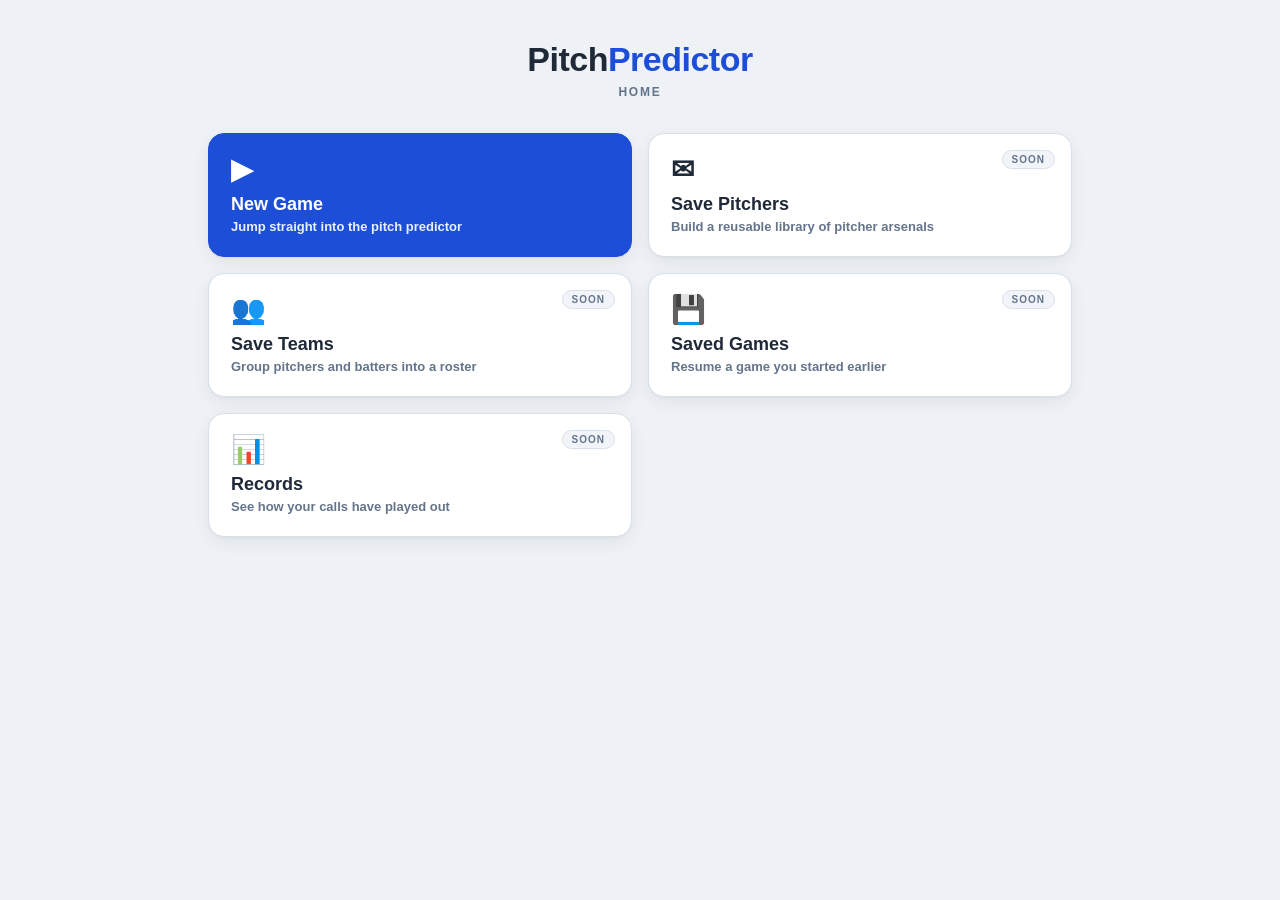
==== home.html @ ca9b5b2c "Add a home screen with New Game, Save Pitchers, Save Teams, Saved Games, and Records New Game links " ====
<!DOCTYPE html>
<html lang="en">
<head>
<meta charset="utf-8">
<meta name="viewport" content="width=device-width, initial-scale=1, maximum-scale=1, user-scalable=no, viewport-fit=cover">
<meta name="apple-mobile-web-app-capable" content="yes">
<meta name="apple-mobile-web-app-status-bar-style" content="default">
<meta name="theme-color" content="#eef2f6">
<title>Pitch Predictor</title>
<style>
  :root {
    --bg: #eef2f6;
    --panel: #ffffff;
    --panel-2: #f1f5f9;
    --line: #d8e0ea;
    --ink: #1f2937;
    --dim: #64748b;
    --accent: #1d4ed8;
    --accent-ink: #ffffff;
    --accent-soft: #eaf0ff;
    --radius: 16px;
    --shadow: 0 1px 2px rgba(15,23,42,.04), 0 6px 18px rgba(15,23,42,.06);
  }
  * { box-sizing: border-box; -webkit-tap-highlight-color: transparent; }
  html, body {
    margin: 0; padding: 0; background: var(--bg); color: var(--ink);
    font-family: ui-rounded, "SF Pro Rounded", -apple-system, BlinkMacSystemFont, "Segoe UI", sans-serif;
    font-weight: 600;
    overscroll-behavior: none;
  }
  body { padding: env(safe-area-inset-top) env(safe-area-inset-right) env(safe-area-inset-bottom) env(safe-area-inset-left); }

  .wrap { max-width: 900px; margin: 0 auto; padding: 40px 18px 26px; }

  header.bar { text-align: center; margin-bottom: 34px; }
  .logo { font-size: 34px; font-weight: 800; letter-spacing: -0.5px; color: var(--ink); }
  .logo b { color: var(--accent); }
  .subtitle { color: var(--dim); font-size: 12px; letter-spacing: 1.8px; text-transform: uppercase; font-weight: 700; margin-top: 6px; }

  .tile-grid { display: grid; grid-template-columns: repeat(2, 1fr); gap: 16px; }
  @media (max-width: 640px) { .tile-grid { grid-template-columns: 1fr; } }

  .tile {
    display: block; text-align: left; text-decoration: none; color: inherit;
    background: var(--panel); border: 1px solid var(--line); border-radius: var(--radius);
    padding: 22px; box-shadow: var(--shadow); cursor: pointer;
    font: inherit; width: 100%;
    transition: border-color .14s, transform .06s, box-shadow .14s;
    position: relative;
  }
  .tile:hover { border-color: #b8c5d6; }
  .tile:active { transform: scale(.98); }
  .tile.primary { background: var(--accent); border-color: var(--accent); color: var(--accent-ink); }
  .tile .icon { font-size: 28px; line-height: 1; margin-bottom: 10px; display: block; }
  .tile .name { font-size: 18px; font-weight: 800; display: block; }
  .tile .desc { font-size: 13px; font-weight: 600; color: var(--dim); margin-top: 4px; display: block; }
  .tile.primary .desc { color: var(--accent-soft); }
  .tile .soon {
    position: absolute; top: 16px; right: 16px; font-size: 10px; letter-spacing: 1px; text-transform: uppercase;
    font-weight: 800; color: var(--dim); background: var(--panel-2); border: 1px solid var(--line);
    border-radius: 999px; padding: 3px 9px;
  }

  .status { margin-top: 18px; text-align: center; font-size: 13px; font-weight: 700; color: var(--dim); min-height: 20px; }
</style>
</head>
<body>
<div class="wrap">

  <header class="bar">
    <div class="logo">Pitch<b>Predictor</b></div>
    <div class="subtitle">Home</div>
  </header>

  <div class="tile-grid">
    <a class="tile primary" href="index.html">
      <span class="icon">&#9654;</span>
      <span class="name">New Game</span>
      <span class="desc">Jump straight into the pitch predictor</span>
    </a>

    <button class="tile" data-soon="Save Pitchers will let you keep a library of pitcher arsenals to load into a game without re-entering their averages.">
      <span class="soon">Soon</span>
      <span class="icon">&#9993;</span>
      <span class="name">Save Pitchers</span>
      <span class="desc">Build a reusable library of pitcher arsenals</span>
    </button>

    <button class="tile" data-soon="Save Teams will let you group pitchers and batters into a team roster you can load all at once.">
      <span class="soon">Soon</span>
      <span class="icon">&#128101;</span>
      <span class="name">Save Teams</span>
      <span class="desc">Group pitchers and batters into a roster</span>
    </button>

    <button class="tile" data-soon="Saved Games will let you pick up an in-progress or past game where you left off, instead of only remembering the last one.">
      <span class="soon">Soon</span>
      <span class="icon">&#128190;</span>
      <span class="name">Saved Games</span>
      <span class="desc">Resume a game you started earlier</span>
    </button>

    <button class="tile" data-soon="Records will track outcomes over time - results by pitch type, count, and matchup.">
      <span class="soon">Soon</span>
      <span class="icon">&#128202;</span>
      <span class="name">Records</span>
      <span class="desc">See how your calls have played out</span>
    </button>
  </div>

  <div class="status" id="status"></div>

</div>
<script>
"use strict";
const statusEl = document.getElementById("status");
document.querySelectorAll(".tile[data-soon]").forEach(btn => {
  btn.addEventListener("click", () => { statusEl.textContent = btn.dataset.soon; });
});
</script>
</body>
</html>
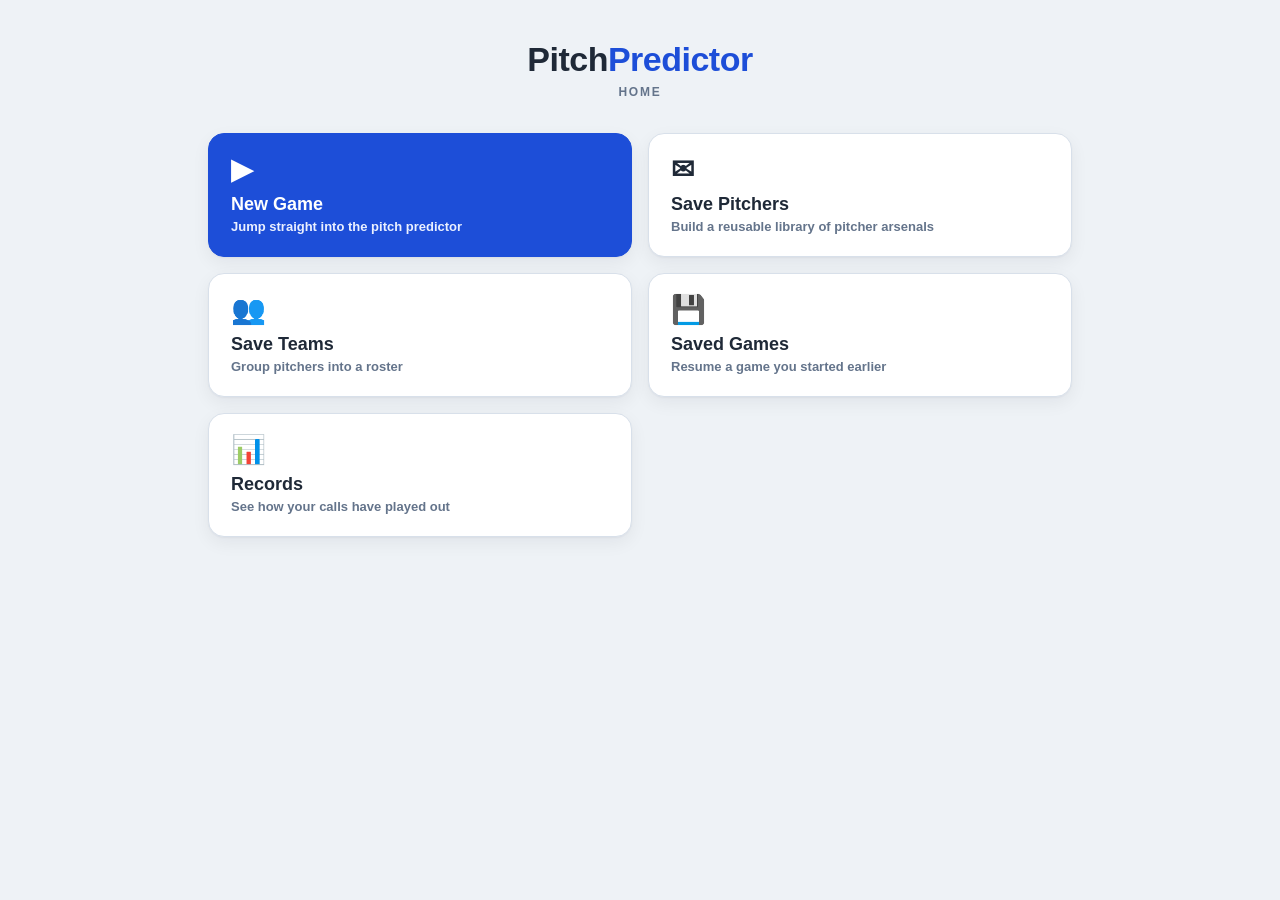
==== commit 89bc3e23: "Build out Save Pitchers, Save Teams, Saved Games, and Records as standalone pages Each is fully self" ====
--- a/home.html
+++ b/home.html
@@ -7,32 +7,10 @@
 <meta name="apple-mobile-web-app-status-bar-style" content="default">
 <meta name="theme-color" content="#eef2f6">
 <title>Pitch Predictor</title>
+<link rel="stylesheet" href="lib.css">
 <style>
-  :root {
-    --bg: #eef2f6;
-    --panel: #ffffff;
-    --panel-2: #f1f5f9;
-    --line: #d8e0ea;
-    --ink: #1f2937;
-    --dim: #64748b;
-    --accent: #1d4ed8;
-    --accent-ink: #ffffff;
-    --accent-soft: #eaf0ff;
-    --radius: 16px;
-    --shadow: 0 1px 2px rgba(15,23,42,.04), 0 6px 18px rgba(15,23,42,.06);
-  }
-  * { box-sizing: border-box; -webkit-tap-highlight-color: transparent; }
-  html, body {
-    margin: 0; padding: 0; background: var(--bg); color: var(--ink);
-    font-family: ui-rounded, "SF Pro Rounded", -apple-system, BlinkMacSystemFont, "Segoe UI", sans-serif;
-    font-weight: 600;
-    overscroll-behavior: none;
-  }
-  body { padding: env(safe-area-inset-top) env(safe-area-inset-right) env(safe-area-inset-bottom) env(safe-area-inset-left); }
-
-  .wrap { max-width: 900px; margin: 0 auto; padding: 40px 18px 26px; }
-
-  header.bar { text-align: center; margin-bottom: 34px; }
+  .wrap { padding-top: 40px; }
+  header.bar { display: block; text-align: center; margin-bottom: 34px; }
   .logo { font-size: 34px; font-weight: 800; letter-spacing: -0.5px; color: var(--ink); }
   .logo b { color: var(--accent); }
   .subtitle { color: var(--dim); font-size: 12px; letter-spacing: 1.8px; text-transform: uppercase; font-weight: 700; margin-top: 6px; }
@@ -46,7 +24,6 @@
     padding: 22px; box-shadow: var(--shadow); cursor: pointer;
     font: inherit; width: 100%;
     transition: border-color .14s, transform .06s, box-shadow .14s;
-    position: relative;
   }
   .tile:hover { border-color: #b8c5d6; }
   .tile:active { transform: scale(.98); }
@@ -55,13 +32,6 @@
   .tile .name { font-size: 18px; font-weight: 800; display: block; }
   .tile .desc { font-size: 13px; font-weight: 600; color: var(--dim); margin-top: 4px; display: block; }
   .tile.primary .desc { color: var(--accent-soft); }
-  .tile .soon {
-    position: absolute; top: 16px; right: 16px; font-size: 10px; letter-spacing: 1px; text-transform: uppercase;
-    font-weight: 800; color: var(--dim); background: var(--panel-2); border: 1px solid var(--line);
-    border-radius: 999px; padding: 3px 9px;
-  }
-
-  .status { margin-top: 18px; text-align: center; font-size: 13px; font-weight: 700; color: var(--dim); min-height: 20px; }
 </style>
 </head>
 <body>
@@ -79,44 +49,31 @@
       <span class="desc">Jump straight into the pitch predictor</span>
     </a>
 
-    <button class="tile" data-soon="Save Pitchers will let you keep a library of pitcher arsenals to load into a game without re-entering their averages.">
-      <span class="soon">Soon</span>
+    <a class="tile" href="pitchers.html">
       <span class="icon">&#9993;</span>
       <span class="name">Save Pitchers</span>
       <span class="desc">Build a reusable library of pitcher arsenals</span>
-    </button>
+    </a>
 
-    <button class="tile" data-soon="Save Teams will let you group pitchers and batters into a team roster you can load all at once.">
-      <span class="soon">Soon</span>
+    <a class="tile" href="teams.html">
       <span class="icon">&#128101;</span>
       <span class="name">Save Teams</span>
-      <span class="desc">Group pitchers and batters into a roster</span>
-    </button>
+      <span class="desc">Group pitchers into a roster</span>
+    </a>
 
-    <button class="tile" data-soon="Saved Games will let you pick up an in-progress or past game where you left off, instead of only remembering the last one.">
-      <span class="soon">Soon</span>
+    <a class="tile" href="games.html">
       <span class="icon">&#128190;</span>
       <span class="name">Saved Games</span>
       <span class="desc">Resume a game you started earlier</span>
-    </button>
+    </a>
 
-    <button class="tile" data-soon="Records will track outcomes over time - results by pitch type, count, and matchup.">
-      <span class="soon">Soon</span>
+    <a class="tile" href="records.html">
       <span class="icon">&#128202;</span>
       <span class="name">Records</span>
       <span class="desc">See how your calls have played out</span>
-    </button>
+    </a>
   </div>
 
-  <div class="status" id="status"></div>
-
 </div>
-<script>
-"use strict";
-const statusEl = document.getElementById("status");
-document.querySelectorAll(".tile[data-soon]").forEach(btn => {
-  btn.addEventListener("click", () => { statusEl.textContent = btn.dataset.soon; });
-});
-</script>
 </body>
 </html>
--- a/lib.css
+++ b/lib.css
@@ -0,0 +1,88 @@
+:root {
+  --bg: #eef2f6;
+  --panel: #ffffff;
+  --panel-2: #f1f5f9;
+  --line: #d8e0ea;
+  --ink: #1f2937;
+  --dim: #64748b;
+  --accent: #1d4ed8;
+  --accent-ink: #ffffff;
+  --accent-soft: #eaf0ff;
+  --danger: #dc2626;
+  --good: #16a34a;
+  --radius: 16px;
+  --shadow: 0 1px 2px rgba(15,23,42,.04), 0 6px 18px rgba(15,23,42,.06);
+}
+* { box-sizing: border-box; -webkit-tap-highlight-color: transparent; }
+html, body {
+  margin: 0; padding: 0; background: var(--bg); color: var(--ink);
+  font-family: ui-rounded, "SF Pro Rounded", -apple-system, BlinkMacSystemFont, "Segoe UI", sans-serif;
+  font-weight: 600;
+  overscroll-behavior: none;
+}
+body { padding: env(safe-area-inset-top) env(safe-area-inset-right) env(safe-area-inset-bottom) env(safe-area-inset-left); }
+
+.wrap { max-width: 900px; margin: 0 auto; padding: 24px 18px 40px; }
+
+.bar { display: flex; align-items: center; gap: 14px; margin-bottom: 22px; }
+.back { color: var(--dim); text-decoration: none; font-weight: 800; font-size: 13px; display: flex; align-items: center; gap: 4px; }
+.back:hover { color: var(--accent); }
+.title { font-size: 24px; font-weight: 800; letter-spacing: -0.3px; color: var(--ink); margin-left: 4px; }
+.title b { color: var(--accent); }
+.bar-actions { margin-left: auto; display: flex; gap: 10px; }
+
+button, .btn {
+  font: inherit; color: var(--ink); background: var(--panel-2);
+  border: 1px solid var(--line); border-radius: 12px;
+  padding: 11px 16px; cursor: pointer; transition: background .14s, border-color .14s, transform .06s;
+  font-weight: 700; text-decoration: none; display: inline-flex; align-items: center; gap: 6px;
+}
+button:active, .btn:active { transform: scale(.97); }
+button:hover, .btn:hover { border-color: #b8c5d6; }
+.btn.primary { background: var(--accent); color: var(--accent-ink); border-color: var(--accent); }
+.btn.warn { color: var(--danger); border-color: #f3c9c5; background: #fdf2f2; }
+.btn.good { background: var(--good); color: #fff; border-color: var(--good); }
+.btn.ghost { background: transparent; }
+
+.panel { background: var(--panel); border: 1px solid var(--line); border-radius: var(--radius); padding: 16px; box-shadow: var(--shadow); }
+.panel + .panel { margin-top: 12px; }
+
+.hint { color: var(--dim); font-size: 12px; font-weight: 600; line-height: 1.6; }
+.hint b { color: var(--ink); }
+
+.empty { color: var(--dim); font-size: 13px; padding: 28px 20px; text-align: center; border: 1px dashed var(--line); border-radius: 12px; background: var(--panel-2); }
+
+.card { display: flex; align-items: center; gap: 12px; background: var(--panel); border: 1px solid var(--line); border-radius: var(--radius); padding: 14px 16px; box-shadow: var(--shadow); }
+.card + .card { margin-top: 10px; }
+.card .info { flex: 1; min-width: 0; }
+.card .name { font-size: 16px; font-weight: 800; color: var(--ink); }
+.card .meta { font-size: 12px; font-weight: 600; color: var(--dim); margin-top: 3px; }
+.card .actions { display: flex; gap: 8px; flex: 0 0 auto; }
+
+.field { margin-bottom: 14px; }
+.field > label { display: block; font-size: 10px; letter-spacing: 1.2px; text-transform: uppercase; color: var(--dim); font-weight: 800; margin-bottom: 6px; }
+input.text, textarea.text {
+  width: 100%; padding: 12px 14px; border: 1px solid var(--line); border-radius: 12px;
+  background: var(--panel-2); font: inherit; font-weight: 700; color: var(--ink);
+}
+input.text:focus, textarea.text:focus { outline: none; border-color: var(--accent); background: #fff; }
+
+.chip-pick { display: flex; flex-wrap: wrap; gap: 8px; }
+.chip-pick button { padding: 9px 14px; font-size: 13px; }
+.chip-pick button.on { background: var(--accent); color: var(--accent-ink); border-color: var(--accent); }
+
+table.recs { width: 100%; border-collapse: separate; border-spacing: 0 6px; }
+table.recs th { font-size: 10px; letter-spacing: 1px; color: var(--dim); text-transform: uppercase; text-align: left; font-weight: 800; padding: 0 10px 4px; }
+table.recs td { background: var(--panel-2); border-top: 1px solid var(--line); border-bottom: 1px solid var(--line); padding: 10px; font-size: 13px; font-weight: 700; }
+table.recs td:first-child { border-left: 1px solid var(--line); border-radius: 10px 0 0 10px; }
+table.recs td:last-child { border-right: 1px solid var(--line); border-radius: 0 10px 10px 0; }
+
+.stat-row { display: grid; grid-template-columns: repeat(auto-fit, minmax(120px, 1fr)); gap: 10px; margin-bottom: 16px; }
+.stat { background: var(--panel); border: 1px solid var(--line); border-radius: 12px; padding: 14px; text-align: center; box-shadow: var(--shadow); }
+.stat .num { font-size: 26px; font-weight: 800; color: var(--accent); line-height: 1; }
+.stat .lbl { font-size: 10px; letter-spacing: 1px; text-transform: uppercase; color: var(--dim); font-weight: 800; margin-top: 6px; }
+
+@media (max-width: 640px) {
+  .card { flex-wrap: wrap; }
+  .card .actions { width: 100%; }
+}
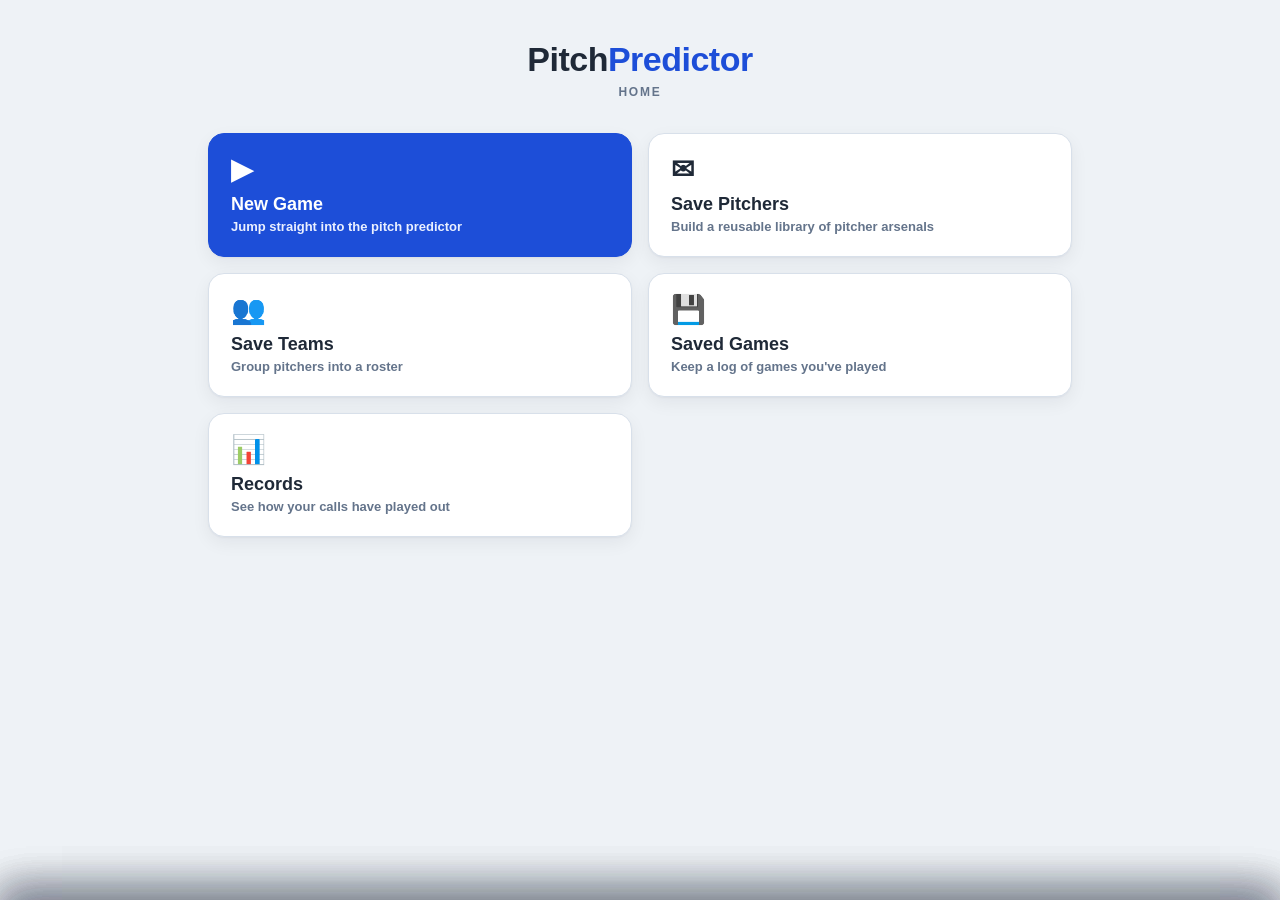
==== commit e586b2c6: "Fold Save Pitchers/Teams/Games/Records into home.html as slide-up layers Replaces the four separate " ====
--- a/home.html
+++ b/home.html
@@ -9,7 +9,7 @@
 <title>Pitch Predictor</title>
 <link rel="stylesheet" href="lib.css">
 <style>
-  .wrap { padding-top: 40px; }
+  .home-wrap { padding-top: 40px; }
   header.bar { display: block; text-align: center; margin-bottom: 34px; }
   .logo { font-size: 34px; font-weight: 800; letter-spacing: -0.5px; color: var(--ink); }
   .logo b { color: var(--accent); }
@@ -32,11 +32,54 @@
   .tile .name { font-size: 18px; font-weight: 800; display: block; }
   .tile .desc { font-size: 13px; font-weight: 600; color: var(--dim); margin-top: 4px; display: block; }
   .tile.primary .desc { color: var(--accent-soft); }
+
+  /* ---- slide-up sheets: layer on top of the home screen, no navigation ---- */
+  .sheet {
+    position: fixed; inset: 0; z-index: 40; background: var(--bg);
+    transform: translateY(100%); transition: transform .3s cubic-bezier(.16,1,.3,1);
+    overflow-y: auto; box-shadow: 0 -12px 40px rgba(15,23,42,.18);
+    -webkit-overflow-scrolling: touch;
+  }
+  .sheet.open { transform: translateY(0); }
+  .sheet-bar {
+    display: flex; align-items: center; gap: 12px; padding: 16px 18px;
+    position: sticky; top: 0; background: var(--bg); border-bottom: 1px solid var(--line); z-index: 2;
+  }
+  .sheet-bar .back {
+    background: var(--panel-2); border: 1px solid var(--line); border-radius: 999px;
+    padding: 8px 14px; font-size: 13px; font-weight: 800; color: var(--dim); cursor: pointer;
+  }
+  .sheet-bar .back:hover { color: var(--accent); border-color: var(--accent); }
+  .sheet-title { font-size: 17px; font-weight: 800; color: var(--ink); }
+  .sheet-body { padding: 18px; max-width: 900px; margin: 0 auto 40px; }
+
+  .avg-table { width: 100%; border-collapse: separate; border-spacing: 0 6px; margin-top: 4px; }
+  .avg-table th { font-size: 10px; letter-spacing: 1px; color: var(--dim); text-transform: uppercase; text-align: center; font-weight: 800; padding-bottom: 4px; }
+  .avg-table th:first-child { text-align: left; padding-left: 10px; }
+  .avg-table td { background: var(--panel-2); border-top: 1px solid var(--line); border-bottom: 1px solid var(--line); text-align: center; padding: 0; }
+  .avg-table td:first-child { border-left: 1px solid var(--line); border-radius: 10px 0 0 10px; text-align: left; padding-left: 12px; font-size: 13px; font-weight: 700; }
+  .avg-table td:last-child { border-right: 1px solid var(--line); border-radius: 0 10px 10px 0; }
+  .avg-table input { width: 100%; background: none; border: none; color: var(--ink); font: inherit; text-align: center; padding: 10px 4px; font-size: 14px; font-weight: 700; }
+  .avg-table input:focus { outline: none; background: var(--accent-soft); }
+  .avg-table input::placeholder { color: #b8c5d6; }
+  .num-row { display: grid; grid-template-columns: 1fr 1fr; gap: 12px; }
+  textarea.text { min-height: 70px; resize: vertical; font-family: inherit; }
+
+  .result-tag { font-size: 10px; letter-spacing: .5px; text-transform: uppercase; font-weight: 800;
+    padding: 3px 8px; border-radius: 999px; display: inline-block; }
+  .result-tag.strike, .result-tag.whiff { background: #fff1f2; color: var(--danger); }
+  .result-tag.ball { background: var(--accent-soft); color: var(--accent); }
+  .result-tag.foul { background: #fffbeb; color: #b45309; }
+  .result-tag.out { background: #fef2f2; color: #7f1d1d; }
+  .result-tag.hit, .result-tag.win { background: #ecfdf5; color: var(--good); }
+  .result-tag.loss { background: #fff1f2; color: var(--danger); }
+  .result-tag.progress { background: var(--accent-soft); color: var(--accent); }
 </style>
 </head>
 <body>
-<div class="wrap">
-
+
+<!-- ============ HOME ============ -->
+<div class="wrap home-wrap" id="homeView">
   <header class="bar">
     <div class="logo">Pitch<b>Predictor</b></div>
     <div class="subtitle">Home</div>
@@ -49,31 +92,683 @@
       <span class="desc">Jump straight into the pitch predictor</span>
     </a>
 
-    <a class="tile" href="pitchers.html">
+    <button class="tile" data-open="sheetPitchers">
       <span class="icon">&#9993;</span>
       <span class="name">Save Pitchers</span>
       <span class="desc">Build a reusable library of pitcher arsenals</span>
-    </a>
-
-    <a class="tile" href="teams.html">
+    </button>
+
+    <button class="tile" data-open="sheetTeams">
       <span class="icon">&#128101;</span>
       <span class="name">Save Teams</span>
       <span class="desc">Group pitchers into a roster</span>
-    </a>
-
-    <a class="tile" href="games.html">
+    </button>
+
+    <button class="tile" data-open="sheetGames">
       <span class="icon">&#128190;</span>
       <span class="name">Saved Games</span>
-      <span class="desc">Resume a game you started earlier</span>
-    </a>
-
-    <a class="tile" href="records.html">
+      <span class="desc">Keep a log of games you've played</span>
+    </button>
+
+    <button class="tile" data-open="sheetRecords">
       <span class="icon">&#128202;</span>
       <span class="name">Records</span>
       <span class="desc">See how your calls have played out</span>
-    </a>
+    </button>
   </div>
-
 </div>
+
+<!-- ============ SAVE PITCHERS ============ -->
+<div class="sheet" id="sheetPitchers">
+  <div class="sheet-bar"><button class="back" data-close>&larr; Home</button><div class="sheet-title">Save Pitchers</div></div>
+  <div class="sheet-body">
+    <div class="panel">
+      <div class="hint" style="margin-bottom:14px;">A library of pitcher arsenals - a cheat sheet you keep here and read from when you set a pitcher up in a game.</div>
+
+      <div class="field">
+        <label for="pit_name">Pitcher name</label>
+        <input class="text" type="text" id="pit_name" placeholder="e.g. John Doe" autocomplete="off">
+      </div>
+      <div class="field">
+        <label>Handedness</label>
+        <div class="chip-pick" id="pit_hand">
+          <button data-hand="L">Left</button>
+          <button data-hand="R" class="on">Right</button>
+        </div>
+      </div>
+      <div class="field">
+        <label>Mound Distance &middot; ft</label>
+        <div class="chip-pick" id="pit_mound">
+          <button data-d="46">46</button>
+          <button data-d="50">50</button>
+          <button data-d="54">54</button>
+          <button data-d="60.5" class="on">60.5</button>
+        </div>
+      </div>
+      <div class="field">
+        <label>Release Geometry &middot; ft</label>
+        <div class="num-row">
+          <input class="text" type="number" id="pit_ext" min="3" max="8" step="0.1" value="6.0" placeholder="Extension">
+          <input class="text" type="number" id="pit_relh" min="3" max="8" step="0.1" value="6.0" placeholder="Release Height">
+        </div>
+      </div>
+      <div class="field">
+        <label>Average Movements</label>
+        <table class="avg-table">
+          <thead><tr><th>Pitch</th><th>Velo</th><th>Vert</th><th>Horz</th></tr></thead>
+          <tbody id="pit_avgBody"></tbody>
+        </table>
+      </div>
+      <div style="display:flex; gap:8px;">
+        <button class="btn primary" id="pit_saveBtn">Save Pitcher</button>
+        <button class="btn ghost" id="pit_cancelBtn" hidden>Cancel Edit</button>
+      </div>
+    </div>
+    <div id="pit_list" style="margin-top:14px;"></div>
+  </div>
+</div>
+
+<!-- ============ SAVE TEAMS ============ -->
+<div class="sheet" id="sheetTeams">
+  <div class="sheet-bar"><button class="back" data-close>&larr; Home</button><div class="sheet-title">Save Teams</div></div>
+  <div class="sheet-body">
+    <div class="panel">
+      <div class="field">
+        <label for="team_name">Team name</label>
+        <input class="text" type="text" id="team_name" placeholder="e.g. Eastside Little League" autocomplete="off">
+      </div>
+      <div class="field">
+        <label>Pitchers on this team</label>
+        <div class="chip-pick" id="team_picker"></div>
+      </div>
+      <button class="btn primary" id="team_create">Create Team</button>
+    </div>
+    <div id="team_list" style="margin-top:14px;"></div>
+  </div>
+</div>
+
+<!-- ============ SAVED GAMES ============ -->
+<div class="sheet" id="sheetGames">
+  <div class="sheet-bar"><button class="back" data-close>&larr; Home</button><div class="sheet-title">Saved Games</div></div>
+  <div class="sheet-body">
+    <div class="panel">
+      <div class="hint" style="margin-bottom:14px;">A log of games you've played - who you pitched, who you faced, how it went.</div>
+      <div class="field">
+        <label for="game_label">Label</label>
+        <input class="text" type="text" id="game_label" placeholder="e.g. vs Eastside, Sat 10am" autocomplete="off">
+      </div>
+      <div class="field">
+        <label for="game_pitcher">Pitcher</label>
+        <input class="text" type="text" id="game_pitcher" placeholder="Pitcher name" autocomplete="off" list="game_pitcherNames">
+        <datalist id="game_pitcherNames"></datalist>
+      </div>
+      <div class="field">
+        <label for="game_opponent">Opponent</label>
+        <input class="text" type="text" id="game_opponent" placeholder="Team or batter faced" autocomplete="off">
+      </div>
+      <div class="field">
+        <label>Result</label>
+        <div class="chip-pick" id="game_result">
+          <button data-r="progress" class="on">In Progress</button>
+          <button data-r="win">Win</button>
+          <button data-r="loss">Loss</button>
+        </div>
+      </div>
+      <div class="field">
+        <label for="game_notes">Notes</label>
+        <textarea class="text" id="game_notes" placeholder="What worked, what to remember for next time..."></textarea>
+      </div>
+      <div style="display:flex; gap:8px;">
+        <button class="btn primary" id="game_saveBtn">Save Game</button>
+        <button class="btn ghost" id="game_cancelBtn" hidden>Cancel Edit</button>
+      </div>
+    </div>
+    <div id="game_list" style="margin-top:14px;"></div>
+  </div>
+</div>
+
+<!-- ============ RECORDS ============ -->
+<div class="sheet" id="sheetRecords">
+  <div class="sheet-bar">
+    <button class="back" data-close>&larr; Home</button>
+    <div class="sheet-title">Records</div>
+    <button class="btn warn" id="rec_clearBtn" style="margin-left:auto;">Clear Records</button>
+  </div>
+  <div class="sheet-body">
+    <div class="panel">
+      <div class="hint" style="margin-bottom:14px;">Log a pitch result by hand to build up your records over time.</div>
+      <div class="field">
+        <label for="rec_pitcher">Pitcher</label>
+        <input class="text" type="text" id="rec_pitcher" placeholder="Pitcher name" autocomplete="off" list="rec_pitcherNames">
+        <datalist id="rec_pitcherNames"></datalist>
+      </div>
+      <div class="field">
+        <label for="rec_batter">Batter</label>
+        <input class="text" type="text" id="rec_batter" placeholder="Batter faced" autocomplete="off">
+      </div>
+      <div class="field">
+        <label>Pitch Type</label>
+        <div class="chip-pick" id="rec_pitchType"></div>
+      </div>
+      <div class="field">
+        <label>Result</label>
+        <div class="chip-pick" id="rec_result">
+          <button data-r="strike">Strike</button>
+          <button data-r="ball">Ball</button>
+          <button data-r="foul">Foul</button>
+          <button data-r="whiff">Whiff</button>
+          <button data-r="out">Out</button>
+          <button data-r="hit">Hit</button>
+        </div>
+      </div>
+      <button class="btn primary" id="rec_addBtn">Add Pitch</button>
+    </div>
+    <div id="rec_body" style="margin-top:14px;"></div>
+  </div>
+</div>
+
+<script src="store.js"></script>
+<script>
+"use strict";
+const PITCH_TYPES = ["4 Seam", "Sinker", "Cutter", "Gyro", "Sweeper", "Curve", "Split", "Change"];
+
+function formatDate(ts) {
+  if (!ts) return "";
+  const d = new Date(ts);
+  return d.toLocaleDateString(undefined, { month: "short", day: "numeric" }) + " " +
+    d.toLocaleTimeString(undefined, { hour: "numeric", minute: "2-digit" });
+}
+function parseField(str) {
+  const s = String(str).trim().replace(/^\+/, "");
+  if (s === "" || s === "-") return null;
+  const n = Number(s);
+  return Number.isFinite(n) ? n : null;
+}
+function formatField(v, field) {
+  if (v == null) return "";
+  if (field === "velo") return String(v);
+  return (v > 0 ? "+" : "") + v;
+}
+
+/* ---------------- sheet navigation: layer on top, no page loads ---------------- */
+document.querySelectorAll("[data-open]").forEach(btn => {
+  btn.addEventListener("click", () => {
+    document.getElementById(btn.dataset.open).classList.add("open");
+    document.body.style.overflow = "hidden";
+  });
+});
+document.querySelectorAll(".sheet [data-close]").forEach(btn => {
+  btn.addEventListener("click", () => {
+    btn.closest(".sheet").classList.remove("open");
+    document.body.style.overflow = "";
+  });
+});
+document.addEventListener("keydown", e => {
+  if (e.key !== "Escape") return;
+  document.querySelectorAll(".sheet.open").forEach(s => s.classList.remove("open"));
+  document.body.style.overflow = "";
+});
+
+/* ================= SAVE PITCHERS ================= */
+(function () {
+  const nameInput = document.getElementById("pit_name");
+  const handSeg = document.getElementById("pit_hand");
+  const moundSeg = document.getElementById("pit_mound");
+  const extInput = document.getElementById("pit_ext");
+  const relHInput = document.getElementById("pit_relh");
+  const avgBody = document.getElementById("pit_avgBody");
+  const saveBtn = document.getElementById("pit_saveBtn");
+  const cancelBtn = document.getElementById("pit_cancelBtn");
+  const listEl = document.getElementById("pit_list");
+
+  let editingId = null;
+  let averages = {};
+  PITCH_TYPES.forEach(p => { averages[p] = { velo: null, vert: null, horz: null }; });
+
+  function buildTable() {
+    avgBody.innerHTML = "";
+    PITCH_TYPES.forEach(p => {
+      const tr = document.createElement("tr");
+      const nameTd = document.createElement("td");
+      nameTd.textContent = p;
+      tr.appendChild(nameTd);
+      ["velo", "vert", "horz"].forEach(field => {
+        const td = document.createElement("td");
+        const input = document.createElement("input");
+        input.type = "text";
+        input.inputMode = "numbers-and-punctuation";
+        input.placeholder = "—";
+        input.value = formatField(averages[p][field], field);
+        input.addEventListener("input", () => { averages[p][field] = parseField(input.value); });
+        input.addEventListener("blur", () => { input.value = formatField(averages[p][field], field); });
+        td.appendChild(input);
+        tr.appendChild(td);
+      });
+      avgBody.appendChild(tr);
+    });
+  }
+  buildTable();
+
+  handSeg.addEventListener("click", e => {
+    const b = e.target.closest("button");
+    if (!b) return;
+    [...handSeg.children].forEach(x => x.classList.toggle("on", x === b));
+  });
+  moundSeg.addEventListener("click", e => {
+    const b = e.target.closest("button");
+    if (!b) return;
+    [...moundSeg.children].forEach(x => x.classList.toggle("on", x === b));
+  });
+
+  function resetForm() {
+    editingId = null;
+    nameInput.value = "";
+    [...handSeg.children].forEach(x => x.classList.toggle("on", x.dataset.hand === "R"));
+    [...moundSeg.children].forEach(x => x.classList.toggle("on", x.dataset.d === "60.5"));
+    extInput.value = "6.0";
+    relHInput.value = "6.0";
+    averages = {};
+    PITCH_TYPES.forEach(p => { averages[p] = { velo: null, vert: null, horz: null }; });
+    buildTable();
+    saveBtn.textContent = "Save Pitcher";
+    cancelBtn.hidden = true;
+  }
+
+  function startEdit(p) {
+    editingId = p.id;
+    nameInput.value = p.name;
+    [...handSeg.children].forEach(x => x.classList.toggle("on", x.dataset.hand === p.hand));
+    [...moundSeg.children].forEach(x => x.classList.toggle("on", Number(x.dataset.d) === p.mound));
+    extInput.value = p.ext;
+    relHInput.value = p.relH;
+    averages = {};
+    PITCH_TYPES.forEach(t => { averages[t] = p.averages && p.averages[t] ? Object.assign({}, p.averages[t]) : { velo: null, vert: null, horz: null }; });
+    buildTable();
+    saveBtn.textContent = "Update Pitcher";
+    cancelBtn.hidden = false;
+    nameInput.focus();
+  }
+  cancelBtn.addEventListener("click", resetForm);
+
+  saveBtn.addEventListener("click", () => {
+    const name = nameInput.value.trim();
+    if (!name) { nameInput.focus(); return; }
+    const hand = handSeg.querySelector("button.on").dataset.hand;
+    const mound = Number(moundSeg.querySelector("button.on").dataset.d);
+    const ext = Number(extInput.value) || 6.0;
+    const relH = Number(relHInput.value) || 6.0;
+    Store.pitchers.save({
+      id: editingId || Store.uid(),
+      name, hand, mound, ext, relH,
+      averages: JSON.parse(JSON.stringify(averages)),
+      savedAt: Date.now()
+    });
+    resetForm();
+    render();
+    window.PitchersUI.refreshPickers();
+  });
+
+  function render() {
+    const pitchers = Store.pitchers.list();
+    if (!pitchers.length) {
+      listEl.innerHTML = '<div class="empty">No saved pitchers yet - use the form above to add one.</div>';
+      return;
+    }
+    listEl.innerHTML = "";
+    pitchers.forEach(p => {
+      const n = PITCH_TYPES.filter(t => p.averages && p.averages[t] && p.averages[t].velo != null).length;
+      const card = document.createElement("div");
+      card.className = "card";
+      card.innerHTML =
+        '<div class="info"><div class="name"></div><div class="meta"></div></div>' +
+        '<div class="actions">' +
+          '<button class="btn" data-edit="' + p.id + '">Edit</button>' +
+          '<button class="btn warn" data-del="' + p.id + '">Delete</button>' +
+        '</div>';
+      card.querySelector(".name").textContent = p.name || "Unnamed Pitcher";
+      card.querySelector(".meta").textContent =
+        (p.hand === "L" ? "Left-handed" : "Right-handed") + " · " +
+        n + (n === 1 ? " pitch set" : " pitches set") + " · " +
+        "Mound " + p.mound + " ft" +
+        (p.savedAt ? " · saved " + formatDate(p.savedAt) : "");
+      listEl.appendChild(card);
+    });
+    listEl.querySelectorAll("[data-edit]").forEach(btn => {
+      btn.addEventListener("click", () => {
+        const p = Store.pitchers.get(btn.dataset.edit);
+        if (p) startEdit(p);
+      });
+    });
+    listEl.querySelectorAll("[data-del]").forEach(btn => {
+      btn.addEventListener("click", () => {
+        Store.pitchers.remove(btn.dataset.del);
+        if (editingId === btn.dataset.del) resetForm();
+        render();
+        window.PitchersUI.refreshPickers();
+      });
+    });
+  }
+  render();
+  window.PitchersUI = { render, refreshPickers: () => {} }; // wired for real once Teams/Games/Records exist, below
+})();
+
+/* ================= SAVE TEAMS ================= */
+(function () {
+  const nameInput = document.getElementById("team_name");
+  const pickerEl = document.getElementById("team_picker");
+  const listEl = document.getElementById("team_list");
+  const selected = new Set();
+
+  function renderPicker() {
+    const pitchers = Store.pitchers.list();
+    if (!pitchers.length) {
+      pickerEl.innerHTML = '<div class="hint">No saved pitchers yet - add one in Save Pitchers first, then come back to build a team.</div>';
+      return;
+    }
+    pickerEl.innerHTML = "";
+    pitchers.forEach(p => {
+      const btn = document.createElement("button");
+      btn.textContent = p.name || "Unnamed Pitcher";
+      btn.dataset.id = p.id;
+      btn.classList.toggle("on", selected.has(p.id));
+      btn.addEventListener("click", () => {
+        if (selected.has(p.id)) selected.delete(p.id); else selected.add(p.id);
+        btn.classList.toggle("on", selected.has(p.id));
+      });
+      pickerEl.appendChild(btn);
+    });
+  }
+
+  document.getElementById("team_create").addEventListener("click", () => {
+    const name = nameInput.value.trim();
+    if (!name) { nameInput.focus(); return; }
+    Store.teams.save({ id: Store.uid(), name, pitcherIds: [...selected], savedAt: Date.now() });
+    nameInput.value = "";
+    selected.clear();
+    renderPicker();
+    renderTeams();
+  });
+
+  function renderTeams() {
+    const teams = Store.teams.list();
+    const pitchersById = {};
+    Store.pitchers.list().forEach(p => { pitchersById[p.id] = p; });
+
+    if (!teams.length) {
+      listEl.innerHTML = '<div class="empty">No saved teams yet.</div>';
+      return;
+    }
+    listEl.innerHTML = "";
+    teams.forEach(team => {
+      const card = document.createElement("div");
+      card.className = "panel";
+      const roster = (team.pitcherIds || []).map(id => pitchersById[id]).filter(Boolean);
+      const rosterHtml = roster.length
+        ? roster.map(p => '<span class="btn ghost">' + (p.name || "Unnamed Pitcher") +
+            ' <span class="hint">(' + (p.hand === "L" ? "L" : "R") + 'HP)</span></span>').join(" ")
+        : '<span class="hint">No pitchers on this team yet.</span>';
+      card.innerHTML =
+        '<div style="display:flex; align-items:center; gap:10px; margin-bottom:10px;">' +
+          '<div class="name" style="font-size:16px; font-weight:800;"></div>' +
+          '<div class="hint" style="margin-left:auto;"></div>' +
+          '<button class="btn warn" data-del="' + team.id + '">Delete</button>' +
+        '</div>' +
+        '<div class="chip-pick">' + rosterHtml + '</div>';
+      card.querySelector(".name").textContent = team.name;
+      card.querySelector(".hint").textContent = roster.length + (roster.length === 1 ? " pitcher" : " pitchers") +
+        (team.savedAt ? " · saved " + formatDate(team.savedAt) : "");
+      listEl.appendChild(card);
+    });
+    listEl.querySelectorAll("[data-del]").forEach(btn => {
+      btn.addEventListener("click", () => {
+        Store.teams.remove(btn.dataset.del);
+        renderTeams();
+      });
+    });
+  }
+
+  renderPicker();
+  renderTeams();
+  window.TeamsUI = { renderPicker, renderTeams };
+})();
+
+/* ================= SAVED GAMES ================= */
+(function () {
+  const labelInput = document.getElementById("game_label");
+  const pitcherInput = document.getElementById("game_pitcher");
+  const opponentInput = document.getElementById("game_opponent");
+  const resultSeg = document.getElementById("game_result");
+  const notesInput = document.getElementById("game_notes");
+  const saveBtn = document.getElementById("game_saveBtn");
+  const cancelBtn = document.getElementById("game_cancelBtn");
+  const listEl = document.getElementById("game_list");
+  const pitcherNamesEl = document.getElementById("game_pitcherNames");
+  const RESULT_LABEL = { win: "Win", loss: "Loss", progress: "In Progress" };
+
+  let editingId = null;
+
+  function refreshPitcherNames() {
+    pitcherNamesEl.innerHTML = Store.pitchers.list().map(p => '<option value="' + p.name + '">').join("");
+  }
+  refreshPitcherNames();
+
+  resultSeg.addEventListener("click", e => {
+    const b = e.target.closest("button");
+    if (!b) return;
+    [...resultSeg.children].forEach(x => x.classList.toggle("on", x === b));
+  });
+
+  function resetForm() {
+    editingId = null;
+    labelInput.value = "";
+    pitcherInput.value = "";
+    opponentInput.value = "";
+    notesInput.value = "";
+    [...resultSeg.children].forEach(x => x.classList.toggle("on", x.dataset.r === "progress"));
+    saveBtn.textContent = "Save Game";
+    cancelBtn.hidden = true;
+  }
+
+  function startEdit(g) {
+    editingId = g.id;
+    labelInput.value = g.label || "";
+    pitcherInput.value = g.pitcher || "";
+    opponentInput.value = g.opponent || "";
+    notesInput.value = g.notes || "";
+    [...resultSeg.children].forEach(x => x.classList.toggle("on", x.dataset.r === (g.result || "progress")));
+    saveBtn.textContent = "Update Game";
+    cancelBtn.hidden = false;
+    labelInput.focus();
+  }
+  cancelBtn.addEventListener("click", resetForm);
+
+  saveBtn.addEventListener("click", () => {
+    const label = labelInput.value.trim();
+    if (!label) { labelInput.focus(); return; }
+    Store.games.save({
+      id: editingId || Store.uid(),
+      label,
+      pitcher: pitcherInput.value.trim(),
+      opponent: opponentInput.value.trim(),
+      result: resultSeg.querySelector("button.on").dataset.r,
+      notes: notesInput.value.trim(),
+      savedAt: Date.now()
+    });
+    resetForm();
+    render();
+  });
+
+  function render() {
+    const games = Store.games.list();
+    if (!games.length) {
+      listEl.innerHTML = '<div class="empty">No saved games yet - use the form above to log one.</div>';
+      return;
+    }
+    listEl.innerHTML = "";
+    games.forEach(g => {
+      const card = document.createElement("div");
+      card.className = "card";
+      card.innerHTML =
+        '<div class="info"><div class="name"></div><div class="meta"></div></div>' +
+        '<div class="actions">' +
+          '<button class="btn" data-edit="' + g.id + '">Edit</button>' +
+          '<button class="btn warn" data-del="' + g.id + '">Delete</button>' +
+        '</div>';
+      card.querySelector(".name").innerHTML = (g.label || "Untitled Game") +
+        ' <span class="result-tag ' + (g.result || "progress") + '">' + RESULT_LABEL[g.result || "progress"] + '</span>';
+      const bits = [];
+      if (g.pitcher) bits.push("Pitcher: " + g.pitcher);
+      if (g.opponent) bits.push("vs " + g.opponent);
+      bits.push("saved " + formatDate(g.savedAt));
+      card.querySelector(".meta").textContent = bits.join(" · ") + (g.notes ? " · \"" + g.notes.slice(0, 60) + (g.notes.length > 60 ? "..." : "") + "\"" : "");
+      listEl.appendChild(card);
+    });
+    listEl.querySelectorAll("[data-edit]").forEach(btn => {
+      btn.addEventListener("click", () => {
+        const g = Store.games.get(btn.dataset.edit);
+        if (g) startEdit(g);
+      });
+    });
+    listEl.querySelectorAll("[data-del]").forEach(btn => {
+      btn.addEventListener("click", () => {
+        Store.games.remove(btn.dataset.del);
+        if (editingId === btn.dataset.del) resetForm();
+        render();
+      });
+    });
+  }
+  render();
+  window.GamesUI = { render, refreshPitcherNames };
+})();
+
+/* ================= RECORDS ================= */
+(function () {
+  const bodyEl = document.getElementById("rec_body");
+  const pitcherInput = document.getElementById("rec_pitcher");
+  const batterInput = document.getElementById("rec_batter");
+  const pitchTypeSeg = document.getElementById("rec_pitchType");
+  const resultSeg = document.getElementById("rec_result");
+  const addBtn = document.getElementById("rec_addBtn");
+  const pitcherNamesEl = document.getElementById("rec_pitcherNames");
+
+  function refreshPitcherNames() {
+    pitcherNamesEl.innerHTML = Store.pitchers.list().map(p => '<option value="' + p.name + '">').join("");
+  }
+  refreshPitcherNames();
+
+  PITCH_TYPES.forEach((t, i) => {
+    const btn = document.createElement("button");
+    btn.textContent = t;
+    btn.dataset.t = t;
+    if (i === 0) btn.classList.add("on");
+    pitchTypeSeg.appendChild(btn);
+  });
+  pitchTypeSeg.addEventListener("click", e => {
+    const b = e.target.closest("button");
+    if (!b) return;
+    [...pitchTypeSeg.children].forEach(x => x.classList.toggle("on", x === b));
+  });
+  let selectedResult = null;
+  resultSeg.addEventListener("click", e => {
+    const b = e.target.closest("button");
+    if (!b) return;
+    selectedResult = b.dataset.r;
+    [...resultSeg.children].forEach(x => x.classList.toggle("on", x === b));
+  });
+
+  addBtn.addEventListener("click", () => {
+    if (!selectedResult) { resultSeg.querySelector("button").focus(); return; }
+    Store.records.save({
+      id: Store.uid(),
+      ts: Date.now(),
+      pitcherName: pitcherInput.value.trim() || "Unnamed Pitcher",
+      batterName: batterInput.value.trim() || "Unknown",
+      pitchType: pitchTypeSeg.querySelector("button.on").dataset.t,
+      intent: null,
+      locationName: null,
+      result: selectedResult
+    });
+    batterInput.value = "";
+    selectedResult = null;
+    [...resultSeg.children].forEach(x => x.classList.remove("on"));
+    render();
+  });
+
+  function render() {
+    const records = Store.records.list();
+    if (!records.length) {
+      bodyEl.innerHTML = '<div class="panel"><div class="hint">No pitches logged yet - use the form above to add one.</div></div>';
+      return;
+    }
+    const swingResults = ["whiff", "foul", "out", "hit"];
+    const swings = records.filter(r => swingResults.includes(r.result)).length;
+    const whiffs = records.filter(r => r.result === "whiff").length;
+    const outs = records.filter(r => r.result === "out").length;
+    const hits = records.filter(r => r.result === "hit").length;
+
+    const stats = [
+      { num: records.length, lbl: "Pitches Logged" },
+      { num: swings ? Math.round(whiffs / swings * 100) + "%" : "-", lbl: "Whiff Rate" },
+      { num: outs, lbl: "Outs" },
+      { num: hits, lbl: "Hits Allowed" }
+    ];
+
+    const byType = {};
+    records.forEach(r => {
+      const t = r.pitchType || "Unknown";
+      if (!byType[t]) byType[t] = { thrown: 0, strike: 0, ball: 0, foul: 0, whiff: 0, out: 0, hit: 0 };
+      byType[t].thrown++;
+      if (byType[t][r.result] != null) byType[t][r.result]++;
+    });
+    const typeRows = Object.keys(byType).sort((a, b) => byType[b].thrown - byType[a].thrown).map(t => {
+      const c = byType[t];
+      return "<tr><td>" + t + "</td><td>" + c.thrown + "</td><td>" + c.strike + "</td><td>" + c.ball + "</td>" +
+        "<td>" + c.foul + "</td><td>" + c.whiff + "</td><td>" + c.out + "</td><td>" + c.hit + "</td></tr>";
+    }).join("");
+
+    const recentRows = records.slice(0, 50).map(r => {
+      return "<tr><td>" + formatDate(r.ts) + "</td><td>" + (r.pitcherName || "-") + "</td>" +
+        "<td>" + (r.batterName || "-") + "</td><td>" + (r.pitchType || "-") + "</td>" +
+        '<td><span class="result-tag ' + r.result + '">' + r.result + "</span></td>" +
+        '<td><button class="btn warn" data-del="' + r.id + '" style="padding:6px 10px; font-size:11px;">Delete</button></td></tr>';
+    }).join("");
+
+    bodyEl.innerHTML =
+      '<div class="stat-row">' + stats.map(s => '<div class="stat"><div class="num">' + s.num + '</div><div class="lbl">' + s.lbl + '</div></div>').join("") + '</div>' +
+      '<div class="panel">' +
+        '<div style="font-size:12px; letter-spacing:1px; text-transform:uppercase; font-weight:800; color:var(--dim); margin-bottom:10px;">By Pitch Type</div>' +
+        '<div style="overflow-x:auto;"><table class="recs"><thead><tr><th>Pitch</th><th>Thrown</th><th>Strike</th><th>Ball</th><th>Foul</th><th>Whiff</th><th>Out</th><th>Hit</th></tr></thead>' +
+        '<tbody>' + typeRows + '</tbody></table></div>' +
+      '</div>' +
+      '<div class="panel" style="margin-top:12px;">' +
+        '<div style="font-size:12px; letter-spacing:1px; text-transform:uppercase; font-weight:800; color:var(--dim); margin-bottom:10px;">Recent Pitches</div>' +
+        '<div style="overflow-x:auto;"><table class="recs"><thead><tr><th>When</th><th>Pitcher</th><th>Batter</th><th>Pitch</th><th>Result</th><th></th></tr></thead>' +
+        '<tbody>' + recentRows + '</tbody></table></div>' +
+      '</div>';
+
+    bodyEl.querySelectorAll("[data-del]").forEach(btn => {
+      btn.addEventListener("click", () => {
+        Store.records.remove(btn.dataset.del);
+        render();
+      });
+    });
+  }
+
+  document.getElementById("rec_clearBtn").addEventListener("click", () => {
+    Store.records.clear();
+    render();
+  });
+
+  render();
+  window.RecordsUI = { render, refreshPitcherNames };
+})();
+
+/* wire cross-module refreshes now that Teams/Games/Records exist */
+window.PitchersUI.refreshPickers = () => {
+  window.TeamsUI.renderPicker();
+  window.GamesUI.refreshPitcherNames();
+  window.RecordsUI.refreshPitcherNames();
+};
+</script>
 </body>
 </html>
